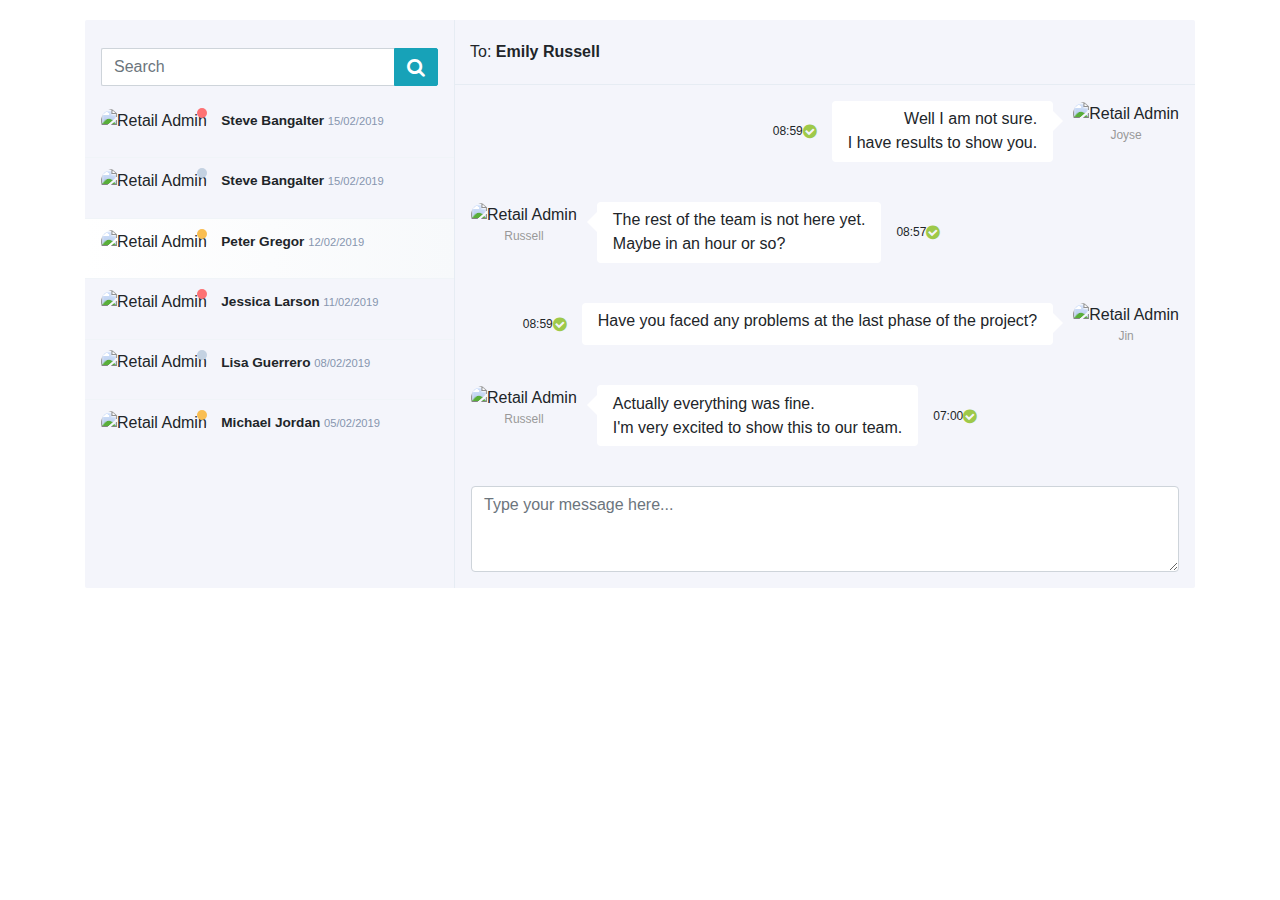
==== ClienteChat/index.html @ 85daaf37 "Finished Java Rest and Java TCP Chat(ugly)" ====
<!DOCTYPE html>
<html lang="en">
<head>
    <meta charset="utf-8">
    <!--  This file has been downloaded from bootdey.com    @bootdey on twitter -->
    <!--  All snippets are MIT license http://bootdey.com/license -->
    <title>bs4 simple chat app - Bootdey.com</title>
    <meta name="viewport" content="width=device-width, initial-scale=1">
    <link href="http://netdna.bootstrapcdn.com/bootstrap/4.3.1/css/bootstrap.min.css" rel="stylesheet">
    <link rel="stylesheet" href="style.css">
</head>
<body>
<link href="https://maxcdn.bootstrapcdn.com/font-awesome/4.3.0/css/font-awesome.min.css" rel="stylesheet">
<div class="container">

    <!-- Page header start -->
    <!-- Page header end -->

    <!-- Content wrapper start -->
    <div class="content-wrapper">

        <!-- Row start -->
        <div class="row gutters">

            <div class="col-xl-12 col-lg-12 col-md-12 col-sm-12 col-12">

                <div class="card m-0">

                    <!-- Row start -->
                    <div class="row no-gutters">
                        <div class="col-xl-4 col-lg-4 col-md-4 col-sm-3 col-3">
                            <div class="users-container">
                                <div class="chat-search-box">
                                    <div class="input-group">
                                        <input class="form-control" placeholder="Search">
                                        <div class="input-group-btn">
                                            <button type="button" class="btn btn-info">
                                                <i class="fa fa-search"></i>
                                            </button>
                                        </div>
                                    </div>
                                </div>
                                <ul class="users">
                                    <li class="person" data-chat="person1">
                                        <div class="user">
                                            <img src="https://www.bootdey.com/img/Content/avatar/avatar3.png" alt="Retail Admin">
                                            <span class="status busy"></span>
                                        </div>
                                        <p class="name-time">
                                            <span class="name">Steve Bangalter</span>
                                            <span class="time">15/02/2019</span>
                                        </p>
                                    </li>
                                    <li class="person" data-chat="person1">
                                        <div class="user">
                                            <img src="https://www.bootdey.com/img/Content/avatar/avatar1.png" alt="Retail Admin">
                                            <span class="status offline"></span>
                                        </div>
                                        <p class="name-time">
                                            <span class="name">Steve Bangalter</span>
                                            <span class="time">15/02/2019</span>
                                        </p>
                                    </li>
                                    <li class="person active-user" data-chat="person2">
                                        <div class="user">
                                            <img src="https://www.bootdey.com/img/Content/avatar/avatar2.png" alt="Retail Admin">
                                            <span class="status away"></span>
                                        </div>
                                        <p class="name-time">
                                            <span class="name">Peter Gregor</span>
                                            <span class="time">12/02/2019</span>
                                        </p>
                                    </li>
                                    <li class="person" data-chat="person3">
                                        <div class="user">
                                            <img src="https://www.bootdey.com/img/Content/avatar/avatar3.png" alt="Retail Admin">
                                            <span class="status busy"></span>
                                        </div>
                                        <p class="name-time">
                                            <span class="name">Jessica Larson</span>
                                            <span class="time">11/02/2019</span>
                                        </p>
                                    </li>
                                    <li class="person" data-chat="person4">
                                        <div class="user">
                                            <img src="https://www.bootdey.com/img/Content/avatar/avatar4.png" alt="Retail Admin">
                                            <span class="status offline"></span>
                                        </div>
                                        <p class="name-time">
                                            <span class="name">Lisa Guerrero</span>
                                            <span class="time">08/02/2019</span>
                                        </p>
                                    </li>
                                    <li class="person" data-chat="person5">
                                        <div class="user">
                                            <img src="https://www.bootdey.com/img/Content/avatar/avatar5.png" alt="Retail Admin">
                                            <span class="status away"></span>
                                        </div>
                                        <p class="name-time">
                                            <span class="name">Michael Jordan</span>
                                            <span class="time">05/02/2019</span>
                                        </p>
                                    </li>
                                </ul>
                            </div>
                        </div>
                        <div class="col-xl-8 col-lg-8 col-md-8 col-sm-9 col-9">
                            <div class="selected-user">
                                <span>To: <span class="name">Emily Russell</span></span>
                            </div>
                            <div class="chat-container">
                                <ul class="chat-box chatContainerScroll">
                                    <li class="chat-right">
                                        <div class="chat-hour">08:59 <span class="fa fa-check-circle"></span></div>
                                        <div class="chat-text">Well I am not sure.
                                            <br>I have results to show you.</div>
                                        <div class="chat-avatar">
                                            <img src="https://www.bootdey.com/img/Content/avatar/avatar5.png" alt="Retail Admin">
                                            <div class="chat-name">Joyse</div>
                                        </div>
                                    </li>
                                    <li class="chat-left">
                                        <div class="chat-avatar">
                                            <img src="https://www.bootdey.com/img/Content/avatar/avatar3.png" alt="Retail Admin">
                                            <div class="chat-name">Russell</div>
                                        </div>
                                        <div class="chat-text">The rest of the team is not here yet.
                                            <br>Maybe in an hour or so?</div>
                                        <div class="chat-hour">08:57 <span class="fa fa-check-circle"></span></div>
                                    </li>
                                    <li class="chat-right">
                                        <div class="chat-hour">08:59 <span class="fa fa-check-circle"></span></div>
                                        <div class="chat-text">Have you faced any problems at the last phase of the project?</div>
                                        <div class="chat-avatar">
                                            <img src="https://www.bootdey.com/img/Content/avatar/avatar4.png" alt="Retail Admin">
                                            <div class="chat-name">Jin</div>
                                        </div>
                                    </li>
                                    <li class="chat-left">
                                        <div class="chat-avatar">
                                            <img src="https://www.bootdey.com/img/Content/avatar/avatar3.png" alt="Retail Admin">
                                            <div class="chat-name">Russell</div>
                                        </div>
                                        <div class="chat-text">Actually everything was fine.
                                            <br>I'm very excited to show this to our team.</div>
                                        <div class="chat-hour">07:00 <span class="fa fa-check-circle"></span></div>
                                    </li>
                                </ul>
                                <div class="form-group mt-3 mb-0">
                                    <textarea class="form-control" rows="3" placeholder="Type your message here..."></textarea>
                                </div>
                            </div>
                        </div>
                    </div>
                    <!-- Row end -->
                </div>

            </div>

        </div>
        <!-- Row end -->

    </div>
    <!-- Content wrapper end -->

</div>
<script src="http://code.jquery.com/jquery-1.10.2.min.js"></script>
<script src="http://netdna.bootstrapcdn.com/bootstrap/4.3.1/js/bootstrap.min.js"></script>
<script type="text/javascript">
	
</script>
</body>
</html>
---- ClienteChat/style.css ----
body{margin-top:20px;}
/*************** 1.Variables ***************/


/* ------------------ Color Pallet ------------------ */


/*************** 2.Mixins ***************/


/************************************************
    ************************************************
										Search Box
	************************************************
************************************************/

.chat-search-box {
    -webkit-border-radius: 3px 0 0 0;
    -moz-border-radius: 3px 0 0 0;
    border-radius: 3px 0 0 0;
    padding: .75rem 1rem;
}

.chat-search-box .input-group .form-control {
    -webkit-border-radius: 2px 0 0 2px;
    -moz-border-radius: 2px 0 0 2px;
    border-radius: 2px 0 0 2px;
    border-right: 0;
}

.chat-search-box .input-group .form-control:focus {
    border-right: 0;
}

.chat-search-box .input-group .input-group-btn .btn {
    -webkit-border-radius: 0 2px 2px 0;
    -moz-border-radius: 0 2px 2px 0;
    border-radius: 0 2px 2px 0;
    margin: 0;
}

.chat-search-box .input-group .input-group-btn .btn i {
    font-size: 1.2rem;
    line-height: 100%;
    vertical-align: middle;
}

@media (max-width: 767px) {
    .chat-search-box {
        display: none;
    }
}


/************************************************
	************************************************
									Users Container
	************************************************
************************************************/

.users-container {
    position: relative;
    padding: 1rem 0;
    border-right: 1px solid #e6ecf3;
    height: 100%;
    display: -ms-flexbox;
    display: flex;
    -ms-flex-direction: column;
    flex-direction: column;
}


/************************************************
	************************************************
											Users
	************************************************
************************************************/

.users {
    padding: 0;
}

.users .person {
    position: relative;
    width: 100%;
    padding: 10px 1rem;
    cursor: pointer;
    border-bottom: 1px solid #f0f4f8;
}

.users .person:hover {
    background-color: #ffffff;
    /* Fallback Color */
    background-image: -webkit-gradient(linear, left top, left bottom, from(#e9eff5), to(#ffffff));
    /* Saf4+, Chrome */
    background-image: -webkit-linear-gradient(right, #e9eff5, #ffffff);
    /* Chrome 10+, Saf5.1+, iOS 5+ */
    background-image: -moz-linear-gradient(right, #e9eff5, #ffffff);
    /* FF3.6 */
    background-image: -ms-linear-gradient(right, #e9eff5, #ffffff);
    /* IE10 */
    background-image: -o-linear-gradient(right, #e9eff5, #ffffff);
    /* Opera 11.10+ */
    background-image: linear-gradient(right, #e9eff5, #ffffff);
}

.users .person.active-user {
    background-color: #ffffff;
    /* Fallback Color */
    background-image: -webkit-gradient(linear, left top, left bottom, from(#f7f9fb), to(#ffffff));
    /* Saf4+, Chrome */
    background-image: -webkit-linear-gradient(right, #f7f9fb, #ffffff);
    /* Chrome 10+, Saf5.1+, iOS 5+ */
    background-image: -moz-linear-gradient(right, #f7f9fb, #ffffff);
    /* FF3.6 */
    background-image: -ms-linear-gradient(right, #f7f9fb, #ffffff);
    /* IE10 */
    background-image: -o-linear-gradient(right, #f7f9fb, #ffffff);
    /* Opera 11.10+ */
    background-image: linear-gradient(right, #f7f9fb, #ffffff);
}

.users .person:last-child {
    border-bottom: 0;
}

.users .person .user {
    display: inline-block;
    position: relative;
    margin-right: 10px;
}

.users .person .user img {
    width: 48px;
    height: 48px;
    -webkit-border-radius: 50px;
    -moz-border-radius: 50px;
    border-radius: 50px;
}

.users .person .user .status {
    width: 10px;
    height: 10px;
    -webkit-border-radius: 100px;
    -moz-border-radius: 100px;
    border-radius: 100px;
    background: #e6ecf3;
    position: absolute;
    top: 0;
    right: 0;
}

.users .person .user .status.online {
    background: #9ec94a;
}

.users .person .user .status.offline {
    background: #c4d2e2;
}

.users .person .user .status.away {
    background: #f9be52;
}

.users .person .user .status.busy {
    background: #fd7274;
}

.users .person p.name-time {
    font-weight: 600;
    font-size: .85rem;
    display: inline-block;
}

.users .person p.name-time .time {
    font-weight: 400;
    font-size: .7rem;
    text-align: right;
    color: #8796af;
}

@media (max-width: 767px) {
    .users .person .user img {
        width: 30px;
        height: 30px;
    }
    .users .person p.name-time {
        display: none;
    }
    .users .person p.name-time .time {
        display: none;
    }
}


/************************************************
	************************************************
									Chat right side
	************************************************
************************************************/

.selected-user {
    width: 100%;
    padding: 0 15px;
    min-height: 64px;
    line-height: 64px;
    border-bottom: 1px solid #e6ecf3;
    -webkit-border-radius: 0 3px 0 0;
    -moz-border-radius: 0 3px 0 0;
    border-radius: 0 3px 0 0;
}

.selected-user span {
    line-height: 100%;
}

.selected-user span.name {
    font-weight: 700;
}

.chat-container {
    position: relative;
    padding: 1rem;
}

.chat-container li.chat-left,
.chat-container li.chat-right {
    display: flex;
    flex: 1;
    flex-direction: row;
    margin-bottom: 40px;
}

.chat-container li img {
    width: 48px;
    height: 48px;
    -webkit-border-radius: 30px;
    -moz-border-radius: 30px;
    border-radius: 30px;
}

.chat-container li .chat-avatar {
    margin-right: 20px;
}

.chat-container li.chat-right {
    justify-content: flex-end;
}

.chat-container li.chat-right > .chat-avatar {
    margin-left: 20px;
    margin-right: 0;
}

.chat-container li .chat-name {
    font-size: .75rem;
    color: #999999;
    text-align: center;
}

.chat-container li .chat-text {
    padding: .4rem 1rem;
    -webkit-border-radius: 4px;
    -moz-border-radius: 4px;
    border-radius: 4px;
    background: #ffffff;
    font-weight: 300;
    line-height: 150%;
    position: relative;
}

.chat-container li .chat-text:before {
    content: '';
    position: absolute;
    width: 0;
    height: 0;
    top: 10px;
    left: -20px;
    border: 10px solid;
    border-color: transparent #ffffff transparent transparent;
}

.chat-container li.chat-right > .chat-text {
    text-align: right;
}

.chat-container li.chat-right > .chat-text:before {
    right: -20px;
    border-color: transparent transparent transparent #ffffff;
    left: inherit;
}

.chat-container li .chat-hour {
    padding: 0;
    margin-bottom: 10px;
    font-size: .75rem;
    display: flex;
    flex-direction: row;
    align-items: center;
    justify-content: center;
    margin: 0 0 0 15px;
}

.chat-container li .chat-hour > span {
    font-size: 16px;
    color: #9ec94a;
}

.chat-container li.chat-right > .chat-hour {
    margin: 0 15px 0 0;
}

@media (max-width: 767px) {
    .chat-container li.chat-left,
    .chat-container li.chat-right {
        flex-direction: column;
        margin-bottom: 30px;
    }
    .chat-container li img {
        width: 32px;
        height: 32px;
    }
    .chat-container li.chat-left .chat-avatar {
        margin: 0 0 5px 0;
        display: flex;
        align-items: center;
    }
    .chat-container li.chat-left .chat-hour {
        justify-content: flex-end;
    }
    .chat-container li.chat-left .chat-name {
        margin-left: 5px;
    }
    .chat-container li.chat-right .chat-avatar {
        order: -1;
        margin: 0 0 5px 0;
        align-items: center;
        display: flex;
        justify-content: right;
        flex-direction: row-reverse;
    }
    .chat-container li.chat-right .chat-hour {
        justify-content: flex-start;
        order: 2;
    }
    .chat-container li.chat-right .chat-name {
        margin-right: 5px;
    }
    .chat-container li .chat-text {
        font-size: .8rem;
    }
}

.chat-form {
    padding: 15px;
    width: 100%;
    left: 0;
    right: 0;
    bottom: 0;
    background-color: #ffffff;
    border-top: 1px solid white;
}

ul {
    list-style-type: none;
    margin: 0;
    padding: 0;
}
.card {
    border: 0;
    background: #f4f5fb;
    -webkit-border-radius: 2px;
    -moz-border-radius: 2px;
    border-radius: 2px;
    margin-bottom: 2rem;
    box-shadow: none;
}
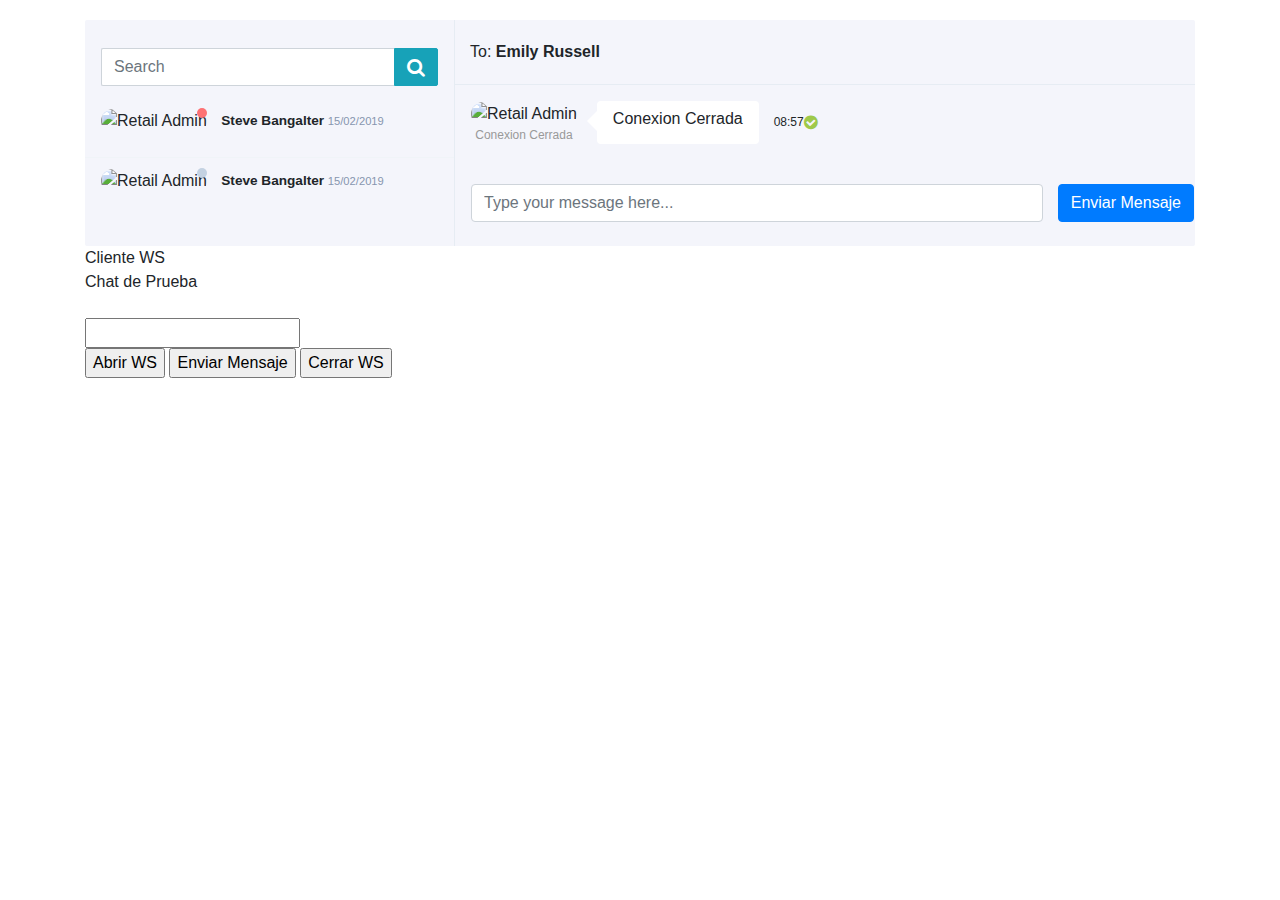
==== commit 3abc7755: "Template Integrated" ====
--- a/ClienteChat/index.html
+++ b/ClienteChat/index.html
@@ -4,7 +4,7 @@
     <meta charset="utf-8">
     <!--  This file has been downloaded from bootdey.com    @bootdey on twitter -->
     <!--  All snippets are MIT license http://bootdey.com/license -->
-    <title>bs4 simple chat app - Bootdey.com</title>
+    <title>Chat WebSocket</title>
     <meta name="viewport" content="width=device-width, initial-scale=1">
     <link href="http://netdna.bootstrapcdn.com/bootstrap/4.3.1/css/bootstrap.min.css" rel="stylesheet">
     <link rel="stylesheet" href="style.css">
@@ -61,46 +61,6 @@
                                             <span class="time">15/02/2019</span>
                                         </p>
                                     </li>
-                                    <li class="person active-user" data-chat="person2">
-                                        <div class="user">
-                                            <img src="https://www.bootdey.com/img/Content/avatar/avatar2.png" alt="Retail Admin">
-                                            <span class="status away"></span>
-                                        </div>
-                                        <p class="name-time">
-                                            <span class="name">Peter Gregor</span>
-                                            <span class="time">12/02/2019</span>
-                                        </p>
-                                    </li>
-                                    <li class="person" data-chat="person3">
-                                        <div class="user">
-                                            <img src="https://www.bootdey.com/img/Content/avatar/avatar3.png" alt="Retail Admin">
-                                            <span class="status busy"></span>
-                                        </div>
-                                        <p class="name-time">
-                                            <span class="name">Jessica Larson</span>
-                                            <span class="time">11/02/2019</span>
-                                        </p>
-                                    </li>
-                                    <li class="person" data-chat="person4">
-                                        <div class="user">
-                                            <img src="https://www.bootdey.com/img/Content/avatar/avatar4.png" alt="Retail Admin">
-                                            <span class="status offline"></span>
-                                        </div>
-                                        <p class="name-time">
-                                            <span class="name">Lisa Guerrero</span>
-                                            <span class="time">08/02/2019</span>
-                                        </p>
-                                    </li>
-                                    <li class="person" data-chat="person5">
-                                        <div class="user">
-                                            <img src="https://www.bootdey.com/img/Content/avatar/avatar5.png" alt="Retail Admin">
-                                            <span class="status away"></span>
-                                        </div>
-                                        <p class="name-time">
-                                            <span class="name">Michael Jordan</span>
-                                            <span class="time">05/02/2019</span>
-                                        </p>
-                                    </li>
                                 </ul>
                             </div>
                         </div>
@@ -109,45 +69,17 @@
                                 <span>To: <span class="name">Emily Russell</span></span>
                             </div>
                             <div class="chat-container">
-                                <ul class="chat-box chatContainerScroll">
-                                    <li class="chat-right">
-                                        <div class="chat-hour">08:59 <span class="fa fa-check-circle"></span></div>
-                                        <div class="chat-text">Well I am not sure.
-                                            <br>I have results to show you.</div>
-                                        <div class="chat-avatar">
-                                            <img src="https://www.bootdey.com/img/Content/avatar/avatar5.png" alt="Retail Admin">
-                                            <div class="chat-name">Joyse</div>
-                                        </div>
-                                    </li>
-                                    <li class="chat-left">
-                                        <div class="chat-avatar">
-                                            <img src="https://www.bootdey.com/img/Content/avatar/avatar3.png" alt="Retail Admin">
-                                            <div class="chat-name">Russell</div>
-                                        </div>
-                                        <div class="chat-text">The rest of the team is not here yet.
-                                            <br>Maybe in an hour or so?</div>
-                                        <div class="chat-hour">08:57 <span class="fa fa-check-circle"></span></div>
-                                    </li>
-                                    <li class="chat-right">
-                                        <div class="chat-hour">08:59 <span class="fa fa-check-circle"></span></div>
-                                        <div class="chat-text">Have you faced any problems at the last phase of the project?</div>
-                                        <div class="chat-avatar">
-                                            <img src="https://www.bootdey.com/img/Content/avatar/avatar4.png" alt="Retail Admin">
-                                            <div class="chat-name">Jin</div>
-                                        </div>
-                                    </li>
-                                    <li class="chat-left">
-                                        <div class="chat-avatar">
-                                            <img src="https://www.bootdey.com/img/Content/avatar/avatar3.png" alt="Retail Admin">
-                                            <div class="chat-name">Russell</div>
-                                        </div>
-                                        <div class="chat-text">Actually everything was fine.
-                                            <br>I'm very excited to show this to our team.</div>
-                                        <div class="chat-hour">07:00 <span class="fa fa-check-circle"></span></div>
-                                    </li>
+                                <ul class="chat-box chatContainerScroll">                                        
                                 </ul>
                                 <div class="form-group mt-3 mb-0">
-                                    <textarea class="form-control" rows="3" placeholder="Type your message here..."></textarea>
+                                    <div class="row">
+                                        <div class="col">
+                                        <input class ="form-control" rows="3"  placeholder="Type your message here..." type="text" id="txtmensaje" name="txtmensaje">
+                                        </div>
+                                        <input class="btn btn-primary mb-2" type="button" value="Enviar Mensaje" onclick="sendMessage();" >
+                                    </div>
+                                </div>
+
                                 </div>
                             </div>
                         </div>
@@ -159,15 +91,21 @@
 
         </div>
         <!-- Row end -->
-
+        <div>Cliente WS</div>
+        Chat de Prueba
+        <div id="textochat"></div>
+        <br>
+        <input type="text" name="txtmensaje" id="txtmensajedd">
+        <br>
+        <input type="button" value="Abrir WS" onclick="openSocket();" >
+        <input type="button" value="Enviar Mensaje" onclick="sendMessage();" >
+        <input type="button" value="Cerrar WS" onclick="closeSocket();">
     </div>
     <!-- Content wrapper end -->
 
 </div>
 <script src="http://code.jquery.com/jquery-1.10.2.min.js"></script>
 <script src="http://netdna.bootstrapcdn.com/bootstrap/4.3.1/js/bootstrap.min.js"></script>
-<script type="text/javascript">
-	
-</script>
+<script src="websocket.js"></script>
 </body>
 </html>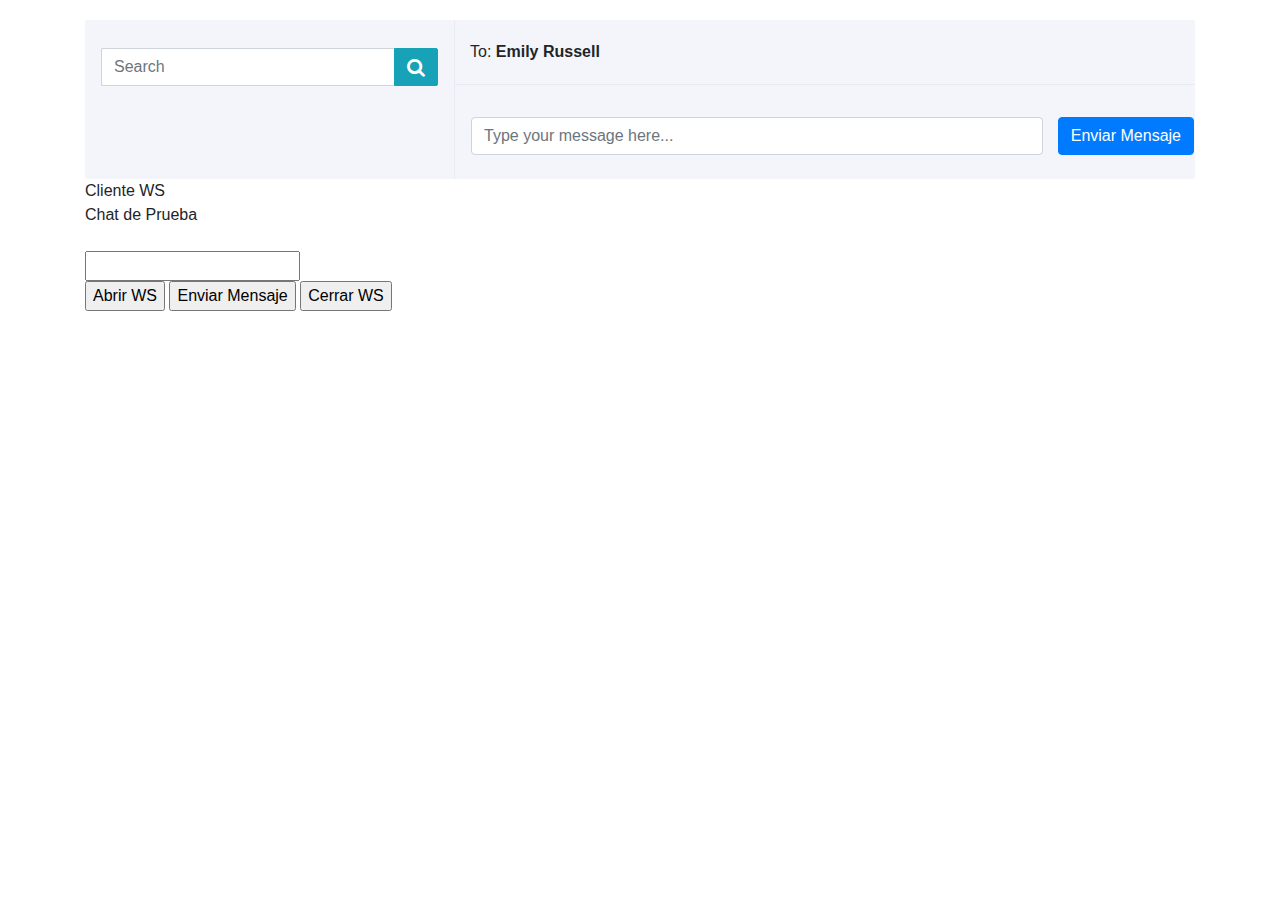
==== commit 65e856f7: "Adding and Showing Users, Chat with all users" ====
--- a/ClienteChat/index.html
+++ b/ClienteChat/index.html
@@ -41,26 +41,6 @@
                                     </div>
                                 </div>
                                 <ul class="users">
-                                    <li class="person" data-chat="person1">
-                                        <div class="user">
-                                            <img src="https://www.bootdey.com/img/Content/avatar/avatar3.png" alt="Retail Admin">
-                                            <span class="status busy"></span>
-                                        </div>
-                                        <p class="name-time">
-                                            <span class="name">Steve Bangalter</span>
-                                            <span class="time">15/02/2019</span>
-                                        </p>
-                                    </li>
-                                    <li class="person" data-chat="person1">
-                                        <div class="user">
-                                            <img src="https://www.bootdey.com/img/Content/avatar/avatar1.png" alt="Retail Admin">
-                                            <span class="status offline"></span>
-                                        </div>
-                                        <p class="name-time">
-                                            <span class="name">Steve Bangalter</span>
-                                            <span class="time">15/02/2019</span>
-                                        </p>
-                                    </li>
                                 </ul>
                             </div>
                         </div>
@@ -74,7 +54,7 @@
                                 <div class="form-group mt-3 mb-0">
                                     <div class="row">
                                         <div class="col">
-                                        <input class ="form-control" rows="3"  placeholder="Type your message here..." type="text" id="txtmensaje" name="txtmensaje">
+                                        <input onkeyup="onKeyUp(event)" class ="form-control" rows="3"  placeholder="Type your message here..." type="text" id="txtmensaje" name="txtmensaje">
                                         </div>
                                         <input class="btn btn-primary mb-2" type="button" value="Enviar Mensaje" onclick="sendMessage();" >
                                     </div>
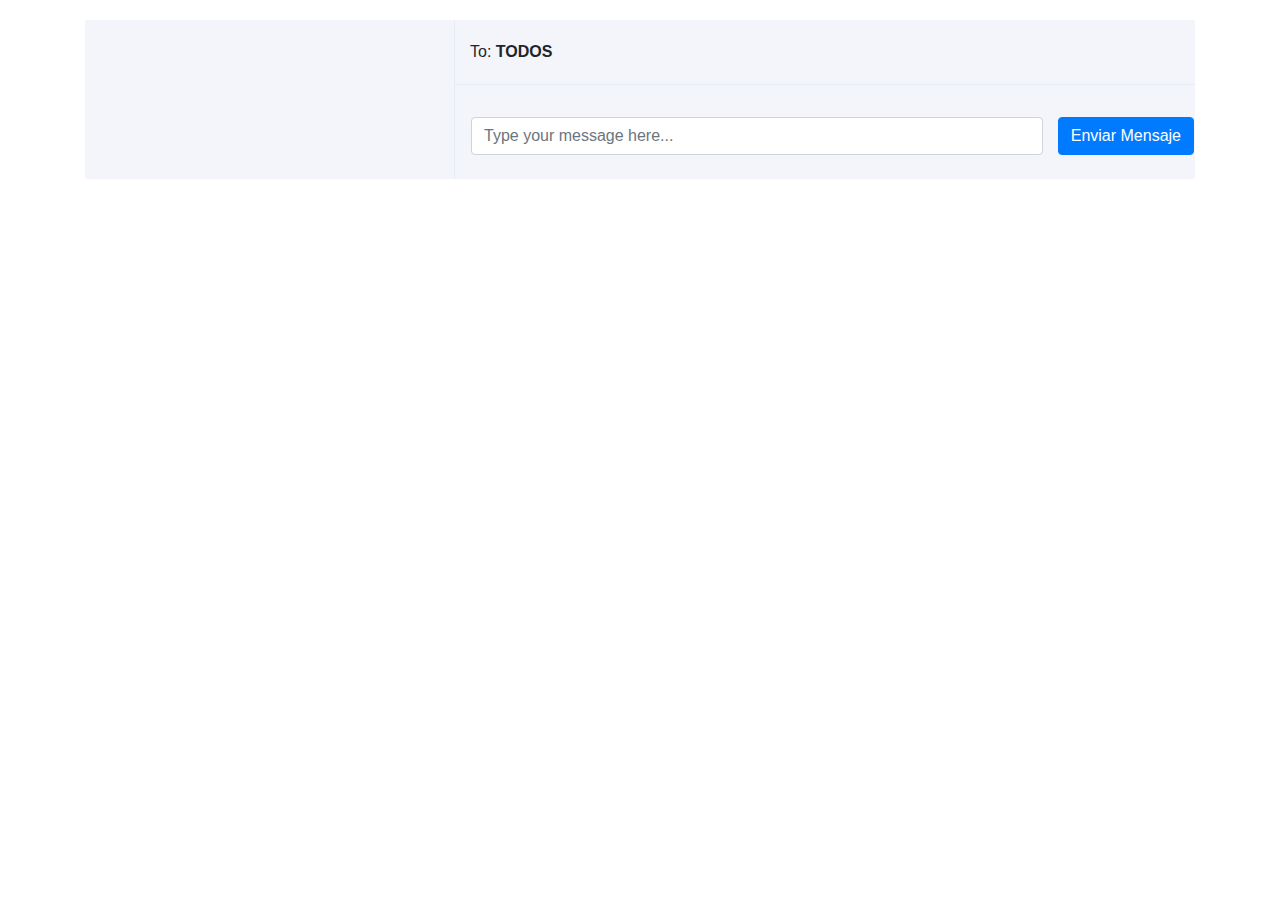
==== commit 15db9ecf: "Mensaje con Avatars y chat Personal sin manejar su DOM" ====
--- a/ClienteChat/index.html
+++ b/ClienteChat/index.html
@@ -30,7 +30,8 @@
                     <div class="row no-gutters">
                         <div class="col-xl-4 col-lg-4 col-md-4 col-sm-3 col-3">
                             <div class="users-container">
-                                <div class="chat-search-box">
+                                <h3 class="display-4" id="username"></h3>
+                                <!-- <div class="chat-search-box">
                                     <div class="input-group">
                                         <input class="form-control" placeholder="Search">
                                         <div class="input-group-btn">
@@ -39,14 +40,14 @@
                                             </button>
                                         </div>
                                     </div>
-                                </div>
+                                </div>  -->
                                 <ul class="users">
                                 </ul>
                             </div>
                         </div>
                         <div class="col-xl-8 col-lg-8 col-md-8 col-sm-9 col-9">
                             <div class="selected-user">
-                                <span>To: <span class="name">Emily Russell</span></span>
+                                <span>To: <span class="name" id="nombre_destinatario">TODOS</span></span>
                             </div>
                             <div class="chat-container">
                                 <ul class="chat-box chatContainerScroll">                                        
@@ -71,21 +72,13 @@
 
         </div>
         <!-- Row end -->
-        <div>Cliente WS</div>
-        Chat de Prueba
-        <div id="textochat"></div>
-        <br>
-        <input type="text" name="txtmensaje" id="txtmensajedd">
-        <br>
-        <input type="button" value="Abrir WS" onclick="openSocket();" >
-        <input type="button" value="Enviar Mensaje" onclick="sendMessage();" >
-        <input type="button" value="Cerrar WS" onclick="closeSocket();">
     </div>
     <!-- Content wrapper end -->
 
 </div>
 <script src="http://code.jquery.com/jquery-1.10.2.min.js"></script>
 <script src="http://netdna.bootstrapcdn.com/bootstrap/4.3.1/js/bootstrap.min.js"></script>
+<script src="md5.min.js"></script>
 <script src="websocket.js"></script>
 </body>
 </html>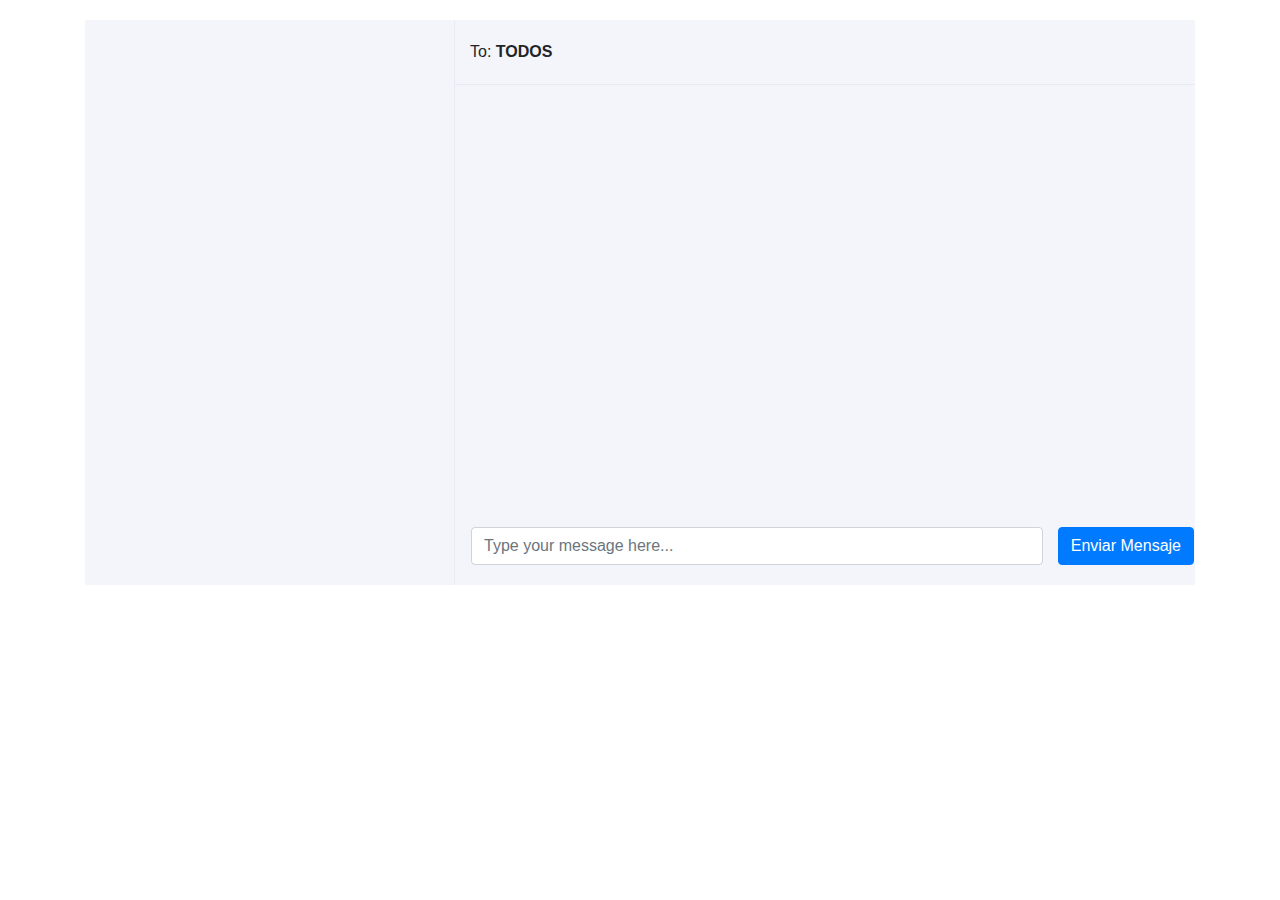
==== commit ec5fdeb9: "Prettier, Individual chat with History superCOOL" ====
--- a/ClienteChat/index.html
+++ b/ClienteChat/index.html
@@ -1,37 +1,38 @@
 <!DOCTYPE html>
 <html lang="en">
-<head>
-    <meta charset="utf-8">
+  <head>
+    <meta charset="utf-8" />
     <!--  This file has been downloaded from bootdey.com    @bootdey on twitter -->
     <!--  All snippets are MIT license http://bootdey.com/license -->
     <title>Chat WebSocket</title>
-    <meta name="viewport" content="width=device-width, initial-scale=1">
-    <link href="http://netdna.bootstrapcdn.com/bootstrap/4.3.1/css/bootstrap.min.css" rel="stylesheet">
-    <link rel="stylesheet" href="style.css">
-</head>
-<body>
-<link href="https://maxcdn.bootstrapcdn.com/font-awesome/4.3.0/css/font-awesome.min.css" rel="stylesheet">
-<div class="container">
+    <meta name="viewport" content="width=device-width, initial-scale=1" />
+    <link
+      href="http://netdna.bootstrapcdn.com/bootstrap/4.3.1/css/bootstrap.min.css"
+      rel="stylesheet"
+    />
+    <link rel="stylesheet" href="style.css" />
+  </head>
+  <body>
+    <link
+      href="https://maxcdn.bootstrapcdn.com/font-awesome/4.3.0/css/font-awesome.min.css"
+      rel="stylesheet"
+    />
+    <div class="container">
+      <!-- Page header start -->
+      <!-- Page header end -->
 
-    <!-- Page header start -->
-    <!-- Page header end -->
-
-    <!-- Content wrapper start -->
-    <div class="content-wrapper">
-
+      <!-- Content wrapper start -->
+      <div class="content-wrapper">
         <!-- Row start -->
         <div class="row gutters">
-
-            <div class="col-xl-12 col-lg-12 col-md-12 col-sm-12 col-12">
-
-                <div class="card m-0">
-
-                    <!-- Row start -->
-                    <div class="row no-gutters">
-                        <div class="col-xl-4 col-lg-4 col-md-4 col-sm-3 col-3">
-                            <div class="users-container">
-                                <h3 class="display-4" id="username"></h3>
-                                <!-- <div class="chat-search-box">
+          <div class="col-xl-12 col-lg-12 col-md-12 col-sm-12 col-12">
+            <div class="card m-0">
+              <!-- Row start -->
+              <div class="row no-gutters">
+                <div class="col-xl-4 col-lg-4 col-md-4 col-sm-3 col-3">
+                  <div class="users-container" style="overflow-y: auto;">
+                    <h3 class="display-4" id="username"></h3>
+                    <!-- <div class="chat-search-box">
                                     <div class="input-group">
                                         <input class="form-control" placeholder="Search">
                                         <div class="input-group-btn">
@@ -41,44 +42,57 @@
                                         </div>
                                     </div>
                                 </div>  -->
-                                <ul class="users">
-                                </ul>
-                            </div>
+                    <ul class="users"></ul>
+                  </div>
+                </div>
+                <div class="col-xl-8 col-lg-8 col-md-8 col-sm-9 col-9">
+                  <div class="selected-user">
+                    <span
+                      >To:
+                      <span class="name" id="nombre_destinatario"
+                        >TODOS</span
+                      ></span
+                    >
+                  </div>
+                  <div class="chat-container">
+                    <div id="mensajes">
+                      <ul class="chat-box chatContainerScroll"></ul>
+                    </div>
+                    <div class="form-group mt-3 mb-0">
+                      <div class="row">
+                        <div class="col">
+                          <input
+                            onkeyup="onKeyUp(event)"
+                            class="form-control"
+                            rows="3"
+                            placeholder="Type your message here..."
+                            type="text"
+                            id="txtmensaje"
+                            name="txtmensaje"
+                          />
                         </div>
-                        <div class="col-xl-8 col-lg-8 col-md-8 col-sm-9 col-9">
-                            <div class="selected-user">
-                                <span>To: <span class="name" id="nombre_destinatario">TODOS</span></span>
-                            </div>
-                            <div class="chat-container">
-                                <ul class="chat-box chatContainerScroll">                                        
-                                </ul>
-                                <div class="form-group mt-3 mb-0">
-                                    <div class="row">
-                                        <div class="col">
-                                        <input onkeyup="onKeyUp(event)" class ="form-control" rows="3"  placeholder="Type your message here..." type="text" id="txtmensaje" name="txtmensaje">
-                                        </div>
-                                        <input class="btn btn-primary mb-2" type="button" value="Enviar Mensaje" onclick="sendMessage();" >
-                                    </div>
-                                </div>
-
-                                </div>
-                            </div>
-                        </div>
+                        <input
+                          class="btn btn-primary mb-2"
+                          type="button"
+                          value="Enviar Mensaje"
+                          onclick="sendMessage();"
+                        />
+                      </div>
                     </div>
-                    <!-- Row end -->
+                  </div>
                 </div>
-
+              </div>
+              <!-- Row end -->
             </div>
-
+          </div>
         </div>
         <!-- Row end -->
+      </div>
+      <!-- Content wrapper end -->
     </div>
-    <!-- Content wrapper end -->
-
-</div>
-<script src="http://code.jquery.com/jquery-1.10.2.min.js"></script>
-<script src="http://netdna.bootstrapcdn.com/bootstrap/4.3.1/js/bootstrap.min.js"></script>
-<script src="md5.min.js"></script>
-<script src="websocket.js"></script>
-</body>
-</html>+    <script src="http://code.jquery.com/jquery-1.10.2.min.js"></script>
+    <script src="http://netdna.bootstrapcdn.com/bootstrap/4.3.1/js/bootstrap.min.js"></script>
+    <script src="md5.min.js"></script>
+    <script src="websocket.js"></script>
+  </body>
+</html>
--- a/ClienteChat/style.css
+++ b/ClienteChat/style.css
@@ -219,8 +219,15 @@
 }
 
 .chat-container {
+    height: 500px;
     position: relative;
     padding: 1rem;
+    
+}
+#mensajes {
+    height: 410px;
+    overflow: hidden;
+    overflow-y: scroll;
 }
 
 .chat-container li.chat-left,
@@ -374,4 +381,5 @@
     border-radius: 2px;
     margin-bottom: 2rem;
     box-shadow: none;
-}+}
+
